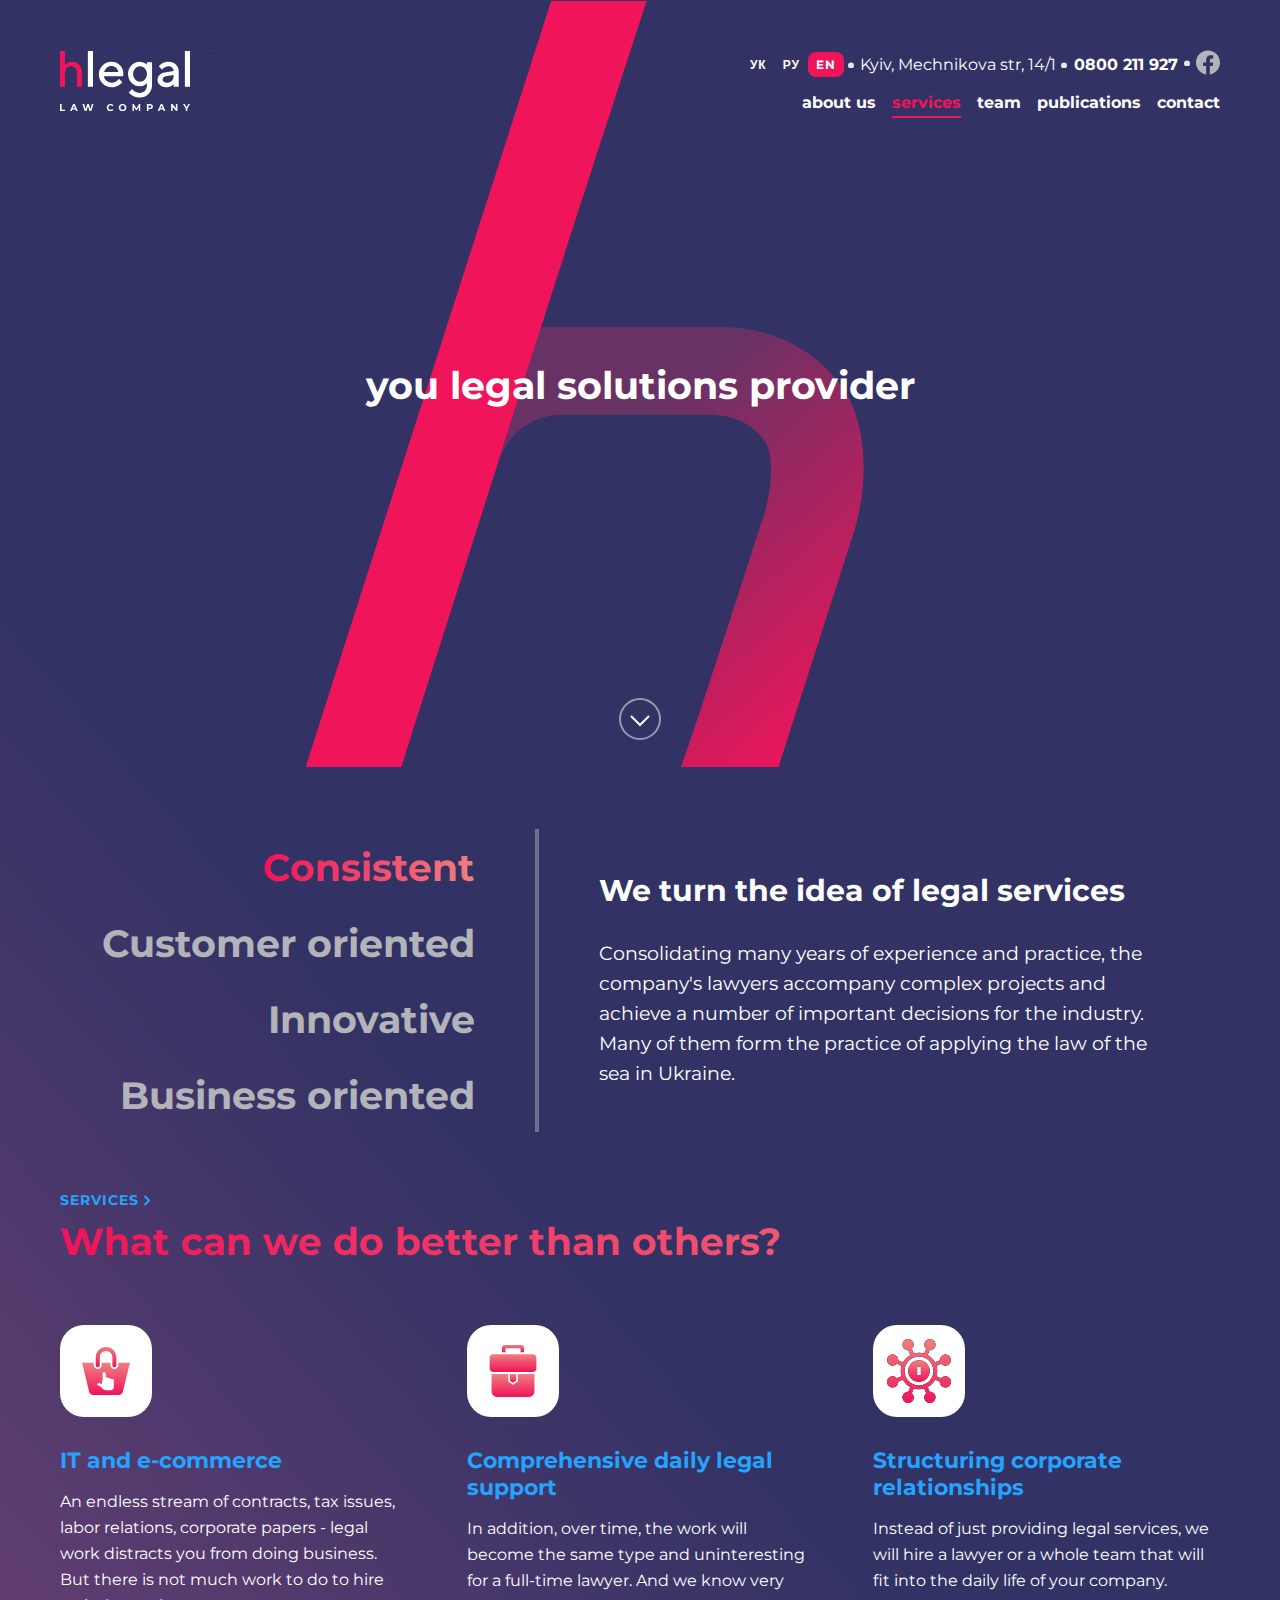
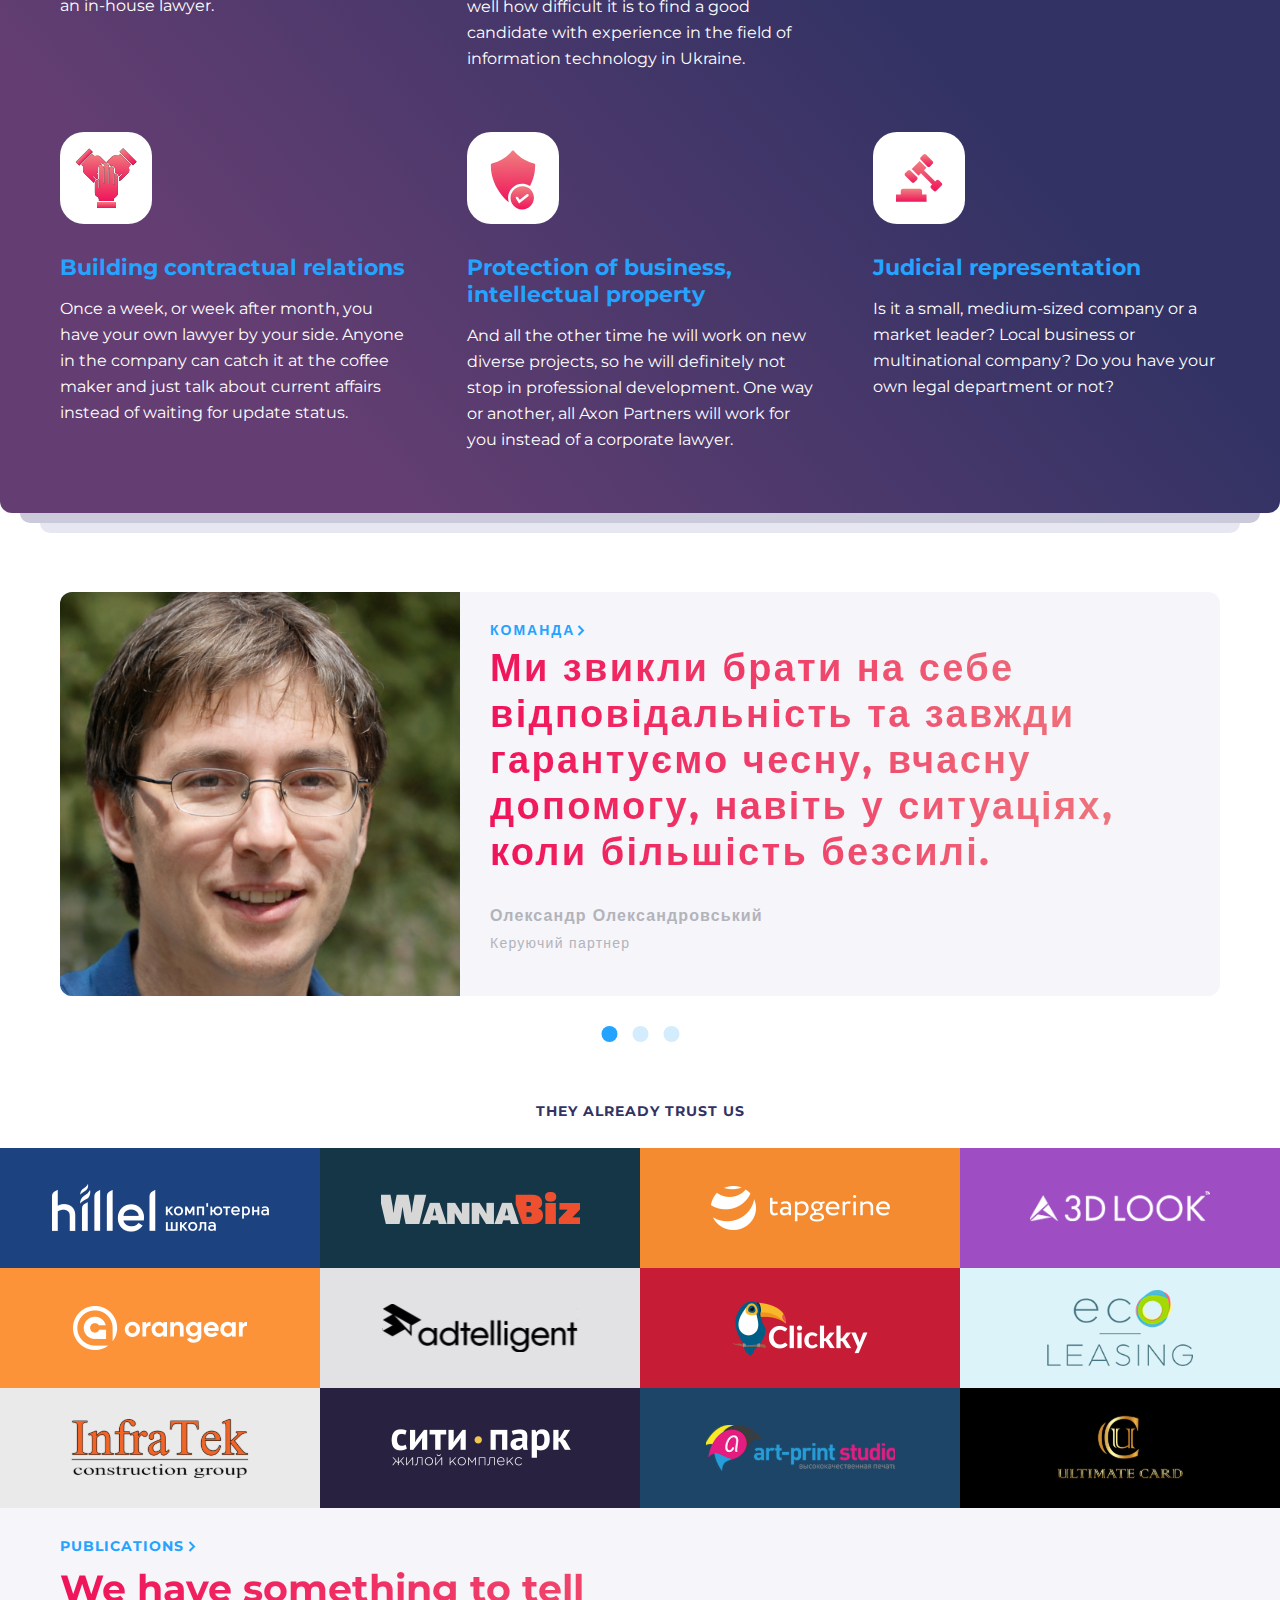
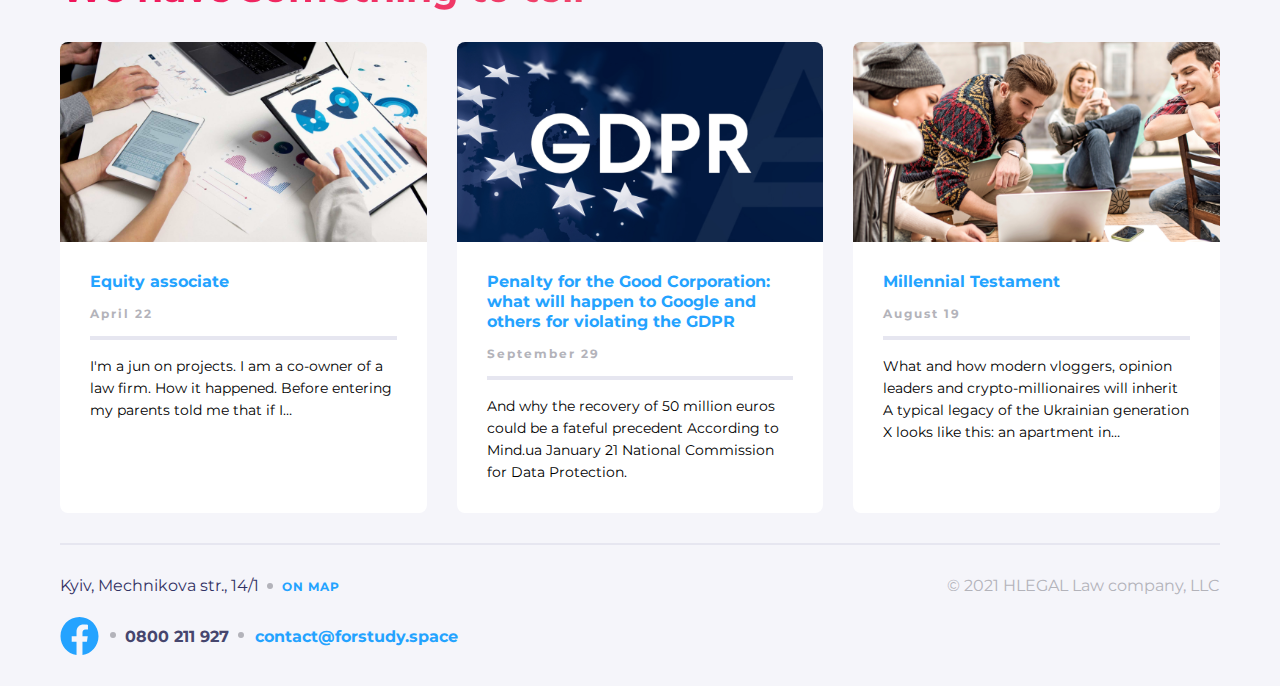
==== app/index.html @ 1f758f39 "comment" ====
<!DOCTYPE html>
<html lang="en">
    <head>
        <meta charset="UTF-8">
        <meta name="viewport" content="width=device-width, initial-scale=1">
        <link rel="preload" href="fonts/montserrat-v25-latin-regular.woff2" as="font" type="font/woff2" crossorigin="anonymous">
        <link rel="preload" href="fonts/montserrat-v25-latin-700.woff2" as="font" type="font/woff2" crossorigin="anonymous">
        <link rel="stylesheet" href="css/style.css">
        <title>home</title>
    </head>

    <body class="body">

        

        

            

        <main>

            <div class="gradient-purp">
                
                

                <div class="container">

                    <header class="header">
                        
                        
            
                        <div class="header__line">

                            
        
                            <div class="header__lang header__lang--home">
                                <a href="#">ук</a>
                                <a href="#">ру</a>
                                <a class="current" href="#">en</a>
                            </div>
                            <div class="header__address header__address--home">Kyiv, Mechnikova str, 14/1</div>
                            <a class="header__phone header__phone--home" href="tel:">0800 211 927</a>
                            <a class="header__fb" href="#" aria-label="посилання на bf">
                                <svg class="header__icon" width="24" height="25" viewBox="0 0 24 25" fill="none" xmlns="http://www.w3.org/2000/svg">
                                    <path d="M24 12.5733C24 5.90541 18.6274 0.5 12 0.5C5.37258 0.5 0 5.90541 0 12.5733C0 18.5995 4.38823 23.5943 10.125 24.5V16.0633H7.07813V12.5733H10.125V9.91343C10.125 6.88755 11.9165 5.21615 14.6576 5.21615C15.9705 5.21615 17.3438 5.45195 17.3438 5.45195V8.42313H15.8306C14.3399 8.42313 13.875 9.35379 13.875 10.3086V12.5733H17.2031L16.6711 16.0633H13.875V24.5C19.6118 23.5943 24 18.5995 24 12.5733Z" fill="#B3B3BA"/>
                                </svg>
                            </a>
        
                            
        
                        </div>

                        
        
                    
        
                        <div class="header__logobox">
                            <a class="header__logo" href="#">
                                <img src="img/logo-purp.svg" width="130" height="60" alt="logo">
                            </a>
                            
                            <p class="header__text visually-hidden">
                                services
                            </p>
        
                        </div>
        
                        <nav class="header__menu">
                            <button type="button" class="header__btn header__btn--home"></button>
                            <div class="header__item">

                                <div class="header__switch">
                                    <button type="button" class="header__button"></button>
                                </div>

                                
                                
                                <ul class="header__list header__list--home">
                                    <li><a href="./about.html">about us</a></li>
                                    <li><a class="current" href="#">services</a></li>
                                    <li><a href="#">team</a></li>
                                    <li><a href="#">publications</a></li>
                                    <li><a href="#">contact</a></li>
                                
                                
                                </ul>
                            </div>
                        </nav>
        
        
        
        
                    </header>

                    <div class="provider">
                        <p class="provider__text">you legal solutions provider</p>
                        <a class="provider__link" href="#" aria-label="посилання на ...">
                            <svg width="42" height="42" viewBox="0 0 42 42" fill="none" xmlns="http://www.w3.org/2000/svg">
                                <g clip-path="url(#clip0_22728_12366)">
                                <circle opacity="0.5" cx="21" cy="21" r="20" stroke="white" stroke-width="2"/>
                                <path d="M12 18L21 27L30 18" stroke="white" stroke-width="2"/>
                                </g>
                                <defs>
                                <clipPath id="clip0_22728_12366">
                                <rect width="42" height="42" fill="white"/>
                                </clipPath>
                                </defs>
                            </svg>
                        </a>
                    </div>
                </div>

                

                <div class="container container--small">

                    <section class="oriented">
                        <h2 class="visually-hidden">title</h2>

                        <div class="oriented__buttons">
                            <button class="oriented__btn current" type="button">
                                Consistent
                            </button>
                            <button class="oriented__btn" type="button">
                                Customer oriented
                            </button>
                            <button class="oriented__btn" type="button">
                                Innovative
                            </button>
                            <button class="oriented__btn" type="button">
                                Business oriented
                            </button>
                        </div>

                        <div class="oriented__info">
                            <p class="oriented__title">We turn the idea of legal services</p>
                            <p class="oriented__text">Consolidating many years of experience and practice, the company's lawyers accompany complex projects and achieve a number of important decisions for the industry. Many of them form the practice of applying the law of the sea in Ukraine.</p>
                        </div>

                    </section>

                </div>


                <div class="container">   

                    <section class="better">

                        <div class="better__box">
                            <a class="better__link" href="#">
                                Services
                                <span class="better__arrow">
                                    <svg width="12" height="13" viewBox="0 0 12 13" fill="none" xmlns="http://www.w3.org/2000/svg">
                                        <path d="M3.5 2L8 6.5L3.5 11" stroke="#24A3FF" stroke-width="2"/>
                                    </svg>
                                </span>
                            </a>
                        </div>
        
                        <h2 class="better__title">What can we do better than others?</h2>

                        <div class="better__list">
        
                            <article class="better__item">
        
                                <div class="better__img better__img--it"></div>
                                   
                                

                                <h3 class="better__name">IT and e-commerce</h3>
            
                                <p class="better__text">An endless stream of contracts, tax issues, labor relations, corporate papers - legal work distracts you from doing business. But there is not much work to do to hire an in-house lawyer.</p>
            
                            </article>
    
                            <article class="better__item">
            
                                <div class="better__img better__img--comp"></div>
                                          
                                
            
                                <h3 class="better__name">Comprehensive daily legal support</h3>
            
                                <p class="better__text">In addition, over time, the work will become the same type and uninteresting for a full-time lawyer. And we know very well how difficult it is to find a good candidate with experience in the field of information technology in Ukraine.</p>
            
                            </article>
    
                            <article class="better__item">
            
                                <div class="better__img better__img--struct"></div>
                                          
                                
            
                                <h3 class="better__name">Structuring corporate relationships</h3>
            
                                <p class="better__text">Instead of just providing legal services, we will hire a lawyer or a whole team that will fit into the daily life of your company.</p>
            
                            </article>
    
                            <article class="better__item">
            
                                <div class="better__img better__img--build"></div>
                                       
                                
            
                                <h3 class="better__name">Building contractual relations</h3>
            
                                <p class="better__text">Once a week, or week after month, you have your own lawyer by your side. Anyone in the company can catch it at the coffee maker and just talk about current affairs instead of waiting for update status.</p>
            
                            </article>
    
                            <article class="better__item">
            
                                <div class="better__img better__img--prot"></div>
                                    
                                
            
                                <h3 class="better__name">Protection of business, intellectual property</h3>
            
                                <p class="better__text">And all the other time he will work on new diverse projects, so he will definitely not stop in professional development. One way or another, all Axon Partners will work for you instead of a corporate lawyer.</p>
            
                            </article>
    
                            <article class="better__item">
            
                                <div class="better__img better__img--judic"></div>
            
                                <h3 class="better__name">Judicial representation</h3>
            
                                <p class="better__text">Is it a small, medium-sized company or a market leader? Local business or multinational company? Do you have your own legal department or not?</p>
            
                            </article>

                        </div>
        
                    </section>






                </div>

            </div>

            <section class="team">
                <h2 class="visually-hidden">title</h2>
                <div class="container">
                    <div class="team__item">
                        <div class="team__img">
                            <img class="team__frame" src="./img/man.png" alt="man">
                        </div>
                        <div class="team__info">
                            <div class="team__box">
                                <a class="team__link" href="#">
                                    команда
                                    <span class="team__arrow">
                                        <svg width="12" height="13" viewBox="0 0 12 13" fill="none" xmlns="http://www.w3.org/2000/svg">
                                            <path d="M3.5 2L8 6.5L3.5 11" stroke="#24A3FF" stroke-width="2"/>
                                        </svg>
                                    </span>
                                </a>
                               
                            </div>
                            
                            <p class="team__text">Ми звикли брати на себе відповідальність та завжди гарантуємо чесну, вчасну допомогу, навіть у ситуаціях, коли більшість безсилі.</p>
                            
                            <p class="team__name">Олександр Олександровський</p>
                            <p class="team__job">Керуючий партнер</p>
                        </div>
                    </div>
                    <div class="team__dots">
                        <button class="team__btn current" type="button" aria-label="переключити картинку">
                            <svg width="17" height="16" viewBox="0 0 17 16" fill="none" xmlns="http://www.w3.org/2000/svg">
                                <circle opacity="0.2" cx="8.5" cy="8" r="8" fill="#24A3FF"/>
                            </svg>
                        </button>
                        <button class="team__btn" type="button" aria-label="переключити картинку">
                            <svg width="17" height="16" viewBox="0 0 17 16" fill="none" xmlns="http://www.w3.org/2000/svg">
                                <circle opacity="0.2" cx="8.5" cy="8" r="8" fill="#24A3FF"/>
                            </svg>
                        </button>
                        <button class="team__btn" type="button" aria-label="переключити картинку">
                            <svg width="17" height="16" viewBox="0 0 17 16" fill="none" xmlns="http://www.w3.org/2000/svg">
                                <circle opacity="0.2" cx="8.5" cy="8" r="8" fill="#24A3FF"/>
                            </svg>
                        </button>
                    </div>
                </div>
            </section>





            <section class="trust">

                <div class="container">

                    <h2 class="trust__title">They already trust us</h2>

                    <div class="trust__list">
                        <div class="trust__item trust__color trust__color--blue">
                            <img src="./img/trust-hil.png" alt="trust">
                        </div>
                        <div class="trust__item trust__color trust__color--blue-dark">
                            <img src="./img/trust-wan.svg" alt="trust">
                        </div>
                        <div class="trust__item trust__color trust__color--tap">
                            <img src="./img/trust-tap.svg" alt="trust">
                        </div>
                        <div class="trust__item trust__color trust__color--look">
                            <img src="./img/trust-look.svg" alt="trust">
                        </div>
                        <div class="trust__item trust__color trust__color--orang">
                            <img src="./img/trust-orang.svg" alt="trust">
                        </div>
                        <div class="trust__item trust__color trust__color--adtel">
                            <img src="./img/trust-adtel.svg" alt="trust">
                        </div>

                        <div class="trust__item trust__color trust__color--click trust__mob">
                            <img src="./img/trust-click.svg" alt="trust">
                        </div>
                        <div class="trust__item trust__color trust__color--eco trust__mob">
                            <img src="./img/trust-eco.svg" alt="trust">
                        </div>
                        <div class="trust__item trust__color trust__color--inf trust__mob">
                            <img src="./img/trust-inf.svg" alt="trust">
                        </div>
                        <div class="trust__item trust__color trust__color--city trust__mob">
                            <img src="./img/trust-city.svg" alt="trust">
                        </div>
                        <div class="trust__item trust__color trust__color--art trust__mob">
                            <img src="./img/trust-art.svg" alt="trust">
                        </div>
                        <div class="trust__item trust__color trust__color--ult trust__mob">
                            <img src="./img/trust-ult.svg" alt="trust">
                        </div>



                    </div>
                </div>

                

            </section>


            <section class="tell">

                <div class="container">

                    <div class="tell__box">
                        <a class="tell__link" href="#">
                            Publications
                            <span class="tell__arrow">
                                <svg width="12" height="13" viewBox="0 0 12 13" fill="none" xmlns="http://www.w3.org/2000/svg">
                                    <path d="M3.5 2L8 6.5L3.5 11" stroke="#24A3FF" stroke-width="2"/>
                                </svg>
                            </span>
                        </a>
                    </div>

                    <h2 class="tell__title">We have something to tell</h2>

                    <div class="tell__list">


                        <article class="tell__item">

                            <div class="tell__img tell__img--hands"></div>

                            <div class="tell__info">
                                <h3 class="tell__name">Equity associate</h3>
                                <p class="tell__year">April 22</p>
                                <p class="tell__text">I'm a jun on projects. I am a co-owner of a law firm. How it happened. Before entering my parents told me that if I…</p>
                            </div>
                        </article>

                        <article class="tell__item">

                            <div class="tell__img tell__img--gdr"></div>

                            <div class="tell__info">
                                <h3 class="tell__name">Penalty for the Good Corporation: what will happen to Google and others for violating the GDPR</h3>
                                <p class="tell__year">September 29</p>
                                <p class="tell__text">And why the recovery of 50 million euros could be a fateful precedent According to Mind.ua January 21 National Commission for Data Protection.</p>
                            </div>
                        </article>

                        <article class="tell__item">

                            <div class="tell__img tell__img--people"></div>

                            <div class="tell__info">
                                <h3 class="tell__name">Millennial Testament</h3>
                                <p class="tell__year">August 19</p>
                                <p class="tell__text">What and how modern vloggers, opinion leaders and crypto-millionaires will inherit A typical legacy of the Ukrainian generation X looks like this: an apartment in…</p>
                            </div>
                        </article>

                    </div>

                    




                </div>






            </section>





        </main>

        <footer class="footer footer--home">


            <div class="container">

                <div class="footer__box footer__box--home">

                    <div class="footer__location">
                        <p class="footer__address">Kyiv, Mechnikova str., 14/1</p>
                        <a class=" footer__map footer__map--home" href="#">On map</a>
                    </div>

                    <div class="footer__contact footer__contact--home">
                        <a class="footer__fb" href="#" aria-label="посилання на bf">
                            <svg class="footer__icon" width="39" height="39" viewBox="0 0 39 39" fill="none" xmlns="http://www.w3.org/2000/svg">
                                <path d="M38.5 19.1786C38.5 8.62107 29.9934 0.0625 19.5 0.0625C9.00658 0.0625 0.5 8.62107 0.5 19.1786C0.5 28.72 7.44803 36.6284 16.5312 38.0625V24.7044H11.707V19.1786H16.5312V14.9671C16.5312 10.1761 19.3678 7.52973 23.7078 7.52973C25.7866 7.52973 27.9609 7.90309 27.9609 7.90309V12.6075H25.5651C23.2048 12.6075 22.4688 14.081 22.4688 15.5927V19.1786H27.7383L26.8959 24.7044H22.4688V38.0625C31.552 36.6284 38.5 28.72 38.5 19.1786Z" fill="#24A3FF"/>
                            </svg>
                        </a>
                        <a class="footer__tel" href="tel:">0800 211 927</a>
                        <a class="footer__mail" href="mailto:example@gmail.com">contact@forstudy.space</a>
                    </div>

                
                    <p class="footer__year footer__year--home">© 2021 HLEGAL Law company, LLC</p>
                    

                </div>
            </div>

        </footer>



    </body>
</html>
---- app/css/style.css ----
@font-face {
  font-family: 'Montserrat';
  font-style: normal;
  font-weight: 500;
  src: url("../fonts/montserrat-v25-latin-500.woff2") format("woff2"), url("../fonts/montserrat-v25-latin-500.woff") format("woff");
}

@font-face {
  font-family: 'Montserrat';
  font-style: normal;
  font-weight: 700;
  src: url("../fonts/montserrat-v25-latin-700.woff2") format("woff2"), url("../fonts/montserrat-v25-latin-700.woff") format("woff");
}

@font-face {
  font-family: 'Montserrat';
  font-style: normal;
  font-weight: 400;
  src: url("../fonts/montserrat-v25-latin-regular.woff2") format("woff2"), url("../fonts/montserrat-v25-latin-regular.woff") format("woff");
}

* {
  -webkit-box-sizing: border-box;
          box-sizing: border-box;
  margin: 0;
}

.body {
  font-family: "Montserrat", "Arial", sans-serif;
  font-weight: 400;
  font-style: normal;
  min-width: 375px;
}

.container {
  max-width: 1440px;
  min-width: 375px;
  margin: 0 auto;
  padding: 0 30px;
}

.container--small {
  max-width: 1200px;
}

.img-responsive {
  max-width: 100%;
  height: auto;
}

.visually-hidden {
  position: absolute;
  width: 1px;
  height: 1px;
  margin: -1px;
  border: 0;
  padding: 0;
  clip: rect(0 0 0 0);
  overflow: hidden;
}

.gradient-purp {
  background: url(../img/h-small.svg) no-repeat center top, linear-gradient(228.57deg, #323264 11.93%, #323264 57.17%, #643E72 87.46%);
  background-size: 523px 600px, cover;
  border-radius: 0px 0px 12px 12px;
  position: relative;
}

.gradient-purp::after {
  content: '';
  height: 10px;
  background-color: #CACADB;
  position: absolute;
  left: 20px;
  right: 20px;
  bottom: -10px;
  border-radius: 0px 0px 12px 12px;
}

.gradient-purp::before {
  content: '';
  height: 10px;
  background-color: #E7E7F2;
  position: absolute;
  left: 40px;
  right: 40px;
  bottom: -20px;
  border-radius: 0px 0px 12px 12px;
}

@media (min-width: 768px) {
  .container {
    padding: 0 60px;
  }
  .gradient-purp {
    background-size: 893px 1024px, cover;
  }
}

@media (min-width: 992px) {
  .gradient-purp {
    background-size: 669px 768px, cover;
  }
}

@media (min-width: 1440px) {
  .gradient-purp {
    background-size: 697px 799px, cover;
  }
}

.about {
  padding-top: 26px;
  padding-bottom: 60px;
}

.about__box {
  display: -webkit-box;
  display: -ms-flexbox;
  display: flex;
  -webkit-box-orient: vertical;
  -webkit-box-direction: normal;
      -ms-flex-direction: column;
          flex-direction: column;
}

.about__title {
  font-weight: 700;
  font-size: 30px;
  line-height: 37px;
  background: linear-gradient(90.13deg, #F0145A 0.84%, #EF8080 99.96%);
  -webkit-background-clip: text;
  -webkit-text-fill-color: transparent;
  background-clip: text;
  text-transform: none;
  text-decoration: none;
}

.about__title:last-child {
  padding-top: 30px;
}

.about__text {
  font-size: 19px;
  line-height: 30px;
  color: #000000;
  text-transform: none;
  text-decoration: none;
  padding-top: 30px;
}

.about__text--pp19 {
  padding-top: 19px;
}

.about__text--pp20 {
  padding-top: 20px;
}

.about__stat {
  border-left: 4px solid #E6E6F0;
  margin-top: 30px;
  margin-bottom: 30px;
}

.about__article {
  padding-left: 30px;
  padding-top: 40px;
}

.about__article:first-child {
  padding-top: 0;
}

.about__words {
  padding-top: 6px;
  font-size: 16px;
  line-height: 20px;
  color: #323264;
  text-transform: none;
  text-decoration: none;
}

.about__team {
  margin: 0 -30px;
  background-image: url(../img/team.png);
  background-color: #a489b2;
  background-position: center center;
  background-repeat: no-repeat;
  background-size: cover;
}

.about__block {
  display: -webkit-box;
  display: -ms-flexbox;
  display: flex;
  -webkit-box-orient: vertical;
  -webkit-box-direction: normal;
      -ms-flex-direction: column;
          flex-direction: column;
  -webkit-box-pack: center;
      -ms-flex-pack: center;
          justify-content: center;
  height: 114px;
}

.about__people {
  font-weight: 700;
  font-size: 36px;
  line-height: 44px;
  text-align: center;
  letter-spacing: 13px;
  color: #FFFFFF;
  opacity: 0.8;
  text-shadow: 0px 15px 30px rgba(40, 40, 86, 0.8);
  text-transform: uppercase;
  text-decoration: none;
  padding-left: 12px;
}

@media (min-width: 768px) {
  .about {
    padding-top: 60px;
  }
  .about__title {
    font-weight: 700;
    font-size: 38px;
    line-height: 46px;
    background: linear-gradient(90.13deg, #F0145A 0.84%, #EF8080 99.96%);
    -webkit-background-clip: text;
    -webkit-text-fill-color: transparent;
    background-clip: text;
    text-transform: none;
    text-decoration: none;
  }
  .about__team {
    margin: 0 -60px;
  }
  .about__block {
    height: 234px;
  }
  .about__stat {
    margin-bottom: 60px;
  }
  .about__block {
    margin-bottom: 30px;
  }
  .about__people {
    font-weight: 700;
    font-size: 46px;
    line-height: 56px;
    text-align: center;
    letter-spacing: 63px;
    text-transform: uppercase;
    color: #FFFFFF;
    opacity: 0.8;
    text-shadow: 0px 15px 30px rgba(40, 40, 86, 0.8);
    text-decoration: none;
    padding-left: 62px;
  }
}

@media (min-width: 992px) {
  .about__box {
    display: grid;
    grid-template-columns: 1fr 388px;
    grid-template-rows: auto;
    -webkit-box-align: start;
        -ms-flex-align: start;
            align-items: flex-start;
  }
  .about__box--bot {
    grid-template-columns: 1fr 362px;
  }
  .about__block {
    height: 312px;
    margin-top: 59px;
    margin-bottom: 32px;
  }
  .about__people {
    font-weight: 700;
    font-size: 86px;
    line-height: 105px;
    text-align: center;
    letter-spacing: 63px;
    text-transform: uppercase;
    text-decoration: none;
    color: #FFFFFF;
    opacity: 0.8;
    text-shadow: 0px 15px 30px rgba(40, 40, 86, 0.8);
  }
  .about__stat {
    margin-top: 0;
    margin-bottom: 0;
    width: 388px;
  }
  .about__info {
    margin-right: 30px;
  }
  .about__text {
    padding-top: 29px;
  }
  .about__text--pp19 {
    padding-top: 19px;
  }
  .about__text--pp20 {
    padding-top: 20px;
  }
  .about__text--mr {
    margin-right: 61px;
  }
  .about__title:last-child {
    padding-top: 29px;
  }
}

@media (min-width: 1440px) {
  .about__block {
    height: 438px;
  }
  .about__people {
    font-weight: 700;
    font-size: 96px;
    line-height: 117px;
    text-align: center;
    letter-spacing: 63px;
    text-transform: uppercase;
    text-decoration: none;
    color: #FFFFFF;
    opacity: 0.8;
    text-shadow: 0px 15px 30px rgba(40, 40, 86, 0.8);
    padding-top: 5px;
  }
}

@media (-webkit-min-device-pixel-ratio: 2.0833333333333335), (min-resolution: 200dpi), (-webkit-min-device-pixel-ratio: 2), (min-resolution: 2dppx) {
  .about__team {
    background-image: url(../img/team@2x.png);
  }
}

.achievements {
  background: #F5F5FA;
  padding-bottom: 30px;
}

.achievements__title {
  font-weight: 700;
  font-size: 14px;
  line-height: 17px;
  text-align: center;
  letter-spacing: 1px;
  text-transform: uppercase;
  text-decoration: none;
  color: #323264;
  padding-top: 30px;
}

.achievements__box {
  margin: 27px;
}

.achievements__slider {
  background: #FFFFFF;
  border-radius: 12px;
  text-align: center;
  display: -webkit-box;
  display: -ms-flexbox;
  display: flex;
  -webkit-box-align: center;
      -ms-flex-align: center;
          align-items: center;
  -webkit-box-pack: center;
      -ms-flex-pack: center;
          justify-content: center;
  padding-top: 25px;
  padding-bottom: 25px;
}

.achievements__slider--tablet {
  display: none;
}

.achievements__dots {
  display: -webkit-box;
  display: -ms-flexbox;
  display: flex;
  -webkit-box-pack: center;
      -ms-flex-pack: center;
          justify-content: center;
}

.achievements__btn {
  margin-left: 6px;
  margin-right: 7px;
  padding: 0;
  background-color: transparent;
  border: none;
}

.achievements__btn svg {
  display: block;
}

.achievements__btn svg:hover circle {
  opacity: 0.6;
}

.achievements__btn.current svg circle {
  opacity: 1;
}

@media (min-width: 768px) {
  .achievements__box {
    display: -webkit-box;
    display: -ms-flexbox;
    display: flex;
    -webkit-box-pack: justify;
        -ms-flex-pack: justify;
            justify-content: space-between;
    margin: 27px 0;
  }
  .achievements__slider {
    width: 25%;
  }
  .achievements__slider--tablet {
    display: -webkit-box;
    display: -ms-flexbox;
    display: flex;
    margin-left: 40px;
  }
  .achievements__btn--tablet {
    display: none;
  }
}

.footer {
  background-color: #F5F5FA;
}

.footer__box {
  border-top: 2px solid #E6E6F0;
  padding-top: 31px;
  display: grid;
  grid-template-columns: auto;
  grid-template-rows: auto auto auto;
  -webkit-box-pack: center;
      -ms-flex-pack: center;
          justify-content: center;
}

.footer__location {
  display: -webkit-box;
  display: -ms-flexbox;
  display: flex;
  -webkit-box-orient: vertical;
  -webkit-box-direction: normal;
      -ms-flex-direction: column;
          flex-direction: column;
}

.footer__address {
  font-weight: 400;
  font-size: 16px;
  line-height: 20px;
  color: #323264;
  text-transform: none;
  text-decoration: none;
  text-align: center;
}

.footer__map {
  text-align: center;
  font-weight: 700;
  font-size: 12px;
  line-height: 15px;
  letter-spacing: 1px;
  text-transform: uppercase;
  text-decoration: none;
  color: #24A3FF;
  margin-top: 10px;
  margin-bottom: 21px;
}

.footer__contact {
  display: -webkit-box;
  display: -ms-flexbox;
  display: flex;
  -webkit-box-orient: vertical;
  -webkit-box-direction: normal;
      -ms-flex-direction: column;
          flex-direction: column;
  word-wrap: normal;
}

.footer__fb {
  text-align: center;
  margin-bottom: 10px;
}

.footer__tel {
  font-weight: 700;
  font-size: 16px;
  line-height: 20px;
  text-align: center;
  text-transform: none;
  text-decoration: none;
  color: #46466E;
}

.footer__mail {
  font-weight: 700;
  font-size: 16px;
  line-height: 20px;
  color: #24A3FF;
  text-transform: none;
  text-decoration: none;
  text-align: center;
  margin-top: 10px;
}

.footer__mail:hover {
  color: #F0145A;
}

.footer__year {
  font-weight: 400;
  font-size: 16px;
  line-height: 20px;
  text-align: center;
  text-transform: none;
  text-decoration: none;
  color: #B3B3BA;
  margin-top: 30px;
  margin-bottom: 30px;
}

.footer__icon {
  display: block;
  margin-left: auto;
  margin-right: auto;
}

.footer__icon:hover path {
  fill: #F0145A;
}

@media (min-width: 768px) {
  .footer__location {
    -webkit-box-orient: horizontal;
    -webkit-box-direction: normal;
        -ms-flex-direction: row;
            flex-direction: row;
    -webkit-box-align: center;
        -ms-flex-align: center;
            align-items: center;
  }
  .footer__contact {
    -webkit-box-orient: horizontal;
    -webkit-box-direction: normal;
        -ms-flex-direction: row;
            flex-direction: row;
    -webkit-box-align: center;
        -ms-flex-align: center;
            align-items: center;
    margin-top: 21px;
  }
  .footer__map {
    margin-top: 0;
    margin-bottom: 0;
    margin-left: 26px;
    position: relative;
  }
  .footer__map::before {
    content: '';
    background-image: url(../img/dot.svg);
    background-repeat: no-repeat;
    background-size: 6px 6px;
    position: absolute;
    left: -15px;
    top: 4px;
    width: 6px;
    height: 6px;
  }
  .footer__fb {
    margin-bottom: 0;
  }
  .footer__tel {
    margin-left: 26px;
    margin-right: 26px;
    position: relative;
  }
  .footer__tel::before {
    content: '';
    background-image: url(../img/dot.svg);
    background-repeat: no-repeat;
    background-size: 6px 6px;
    position: absolute;
    left: -15px;
    top: 5px;
    width: 6px;
    height: 6px;
  }
  .footer__tel::after {
    content: '';
    background-image: url(../img/dot.svg);
    background-repeat: no-repeat;
    background-size: 6px 6px;
    position: absolute;
    right: -15px;
    top: 5px;
    width: 6px;
    height: 6px;
  }
  .footer__mail {
    margin-top: 0;
  }
  .footer__box {
    padding-top: 30px;
  }
  .footer__box--home {
    grid-template-columns: auto auto;
    grid-template-rows: auto auto;
    -webkit-box-pack: justify;
        -ms-flex-pack: justify;
            justify-content: space-between;
    padding-top: 31px;
  }
  .footer__year--home {
    grid-column-start: 2;
    grid-column-end: 3;
    grid-row-start: 1;
    grid-row-end: 1;
    margin-top: 0;
    margin-bottom: 0;
  }
  .footer__contact--home {
    margin-bottom: 30px;
    grid-column: 1 / 3;
  }
  .footer__map--home {
    margin-left: 23px;
  }
}

@media (min-width: 992px) {
  .footer__box {
    grid-template-columns: auto auto;
    grid-template-rows: auto auto;
    -webkit-box-pack: justify;
        -ms-flex-pack: justify;
            justify-content: space-between;
  }
  .footer__year {
    grid-column-start: 2;
    grid-column-end: 3;
    grid-row-start: 1;
    grid-row-end: 1;
    margin-top: 0;
    margin-bottom: 0;
  }
  .footer__contact {
    margin-bottom: 30px;
    grid-column: 1 / 3;
  }
  .footer__map {
    margin-left: 23px;
  }
}

.better {
  padding-top: 30px;
  padding-bottom: 60px;
}

.better__box {
  display: -webkit-box;
  display: -ms-flexbox;
  display: flex;
}

.better__box a {
  font-weight: 700;
  font-size: 14px;
  line-height: 17px;
  letter-spacing: 1px;
  text-transform: uppercase;
  text-decoration: none;
  color: #24A3FF;
}

.better__link {
  display: -webkit-box;
  display: -ms-flexbox;
  display: flex;
  -webkit-box-align: center;
      -ms-flex-align: center;
          align-items: center;
  -webkit-transition-duration: 2000ms;
          transition-duration: 2000ms;
  -webkit-transition-property: font-size;
  transition-property: font-size;
}

.better__link:hover {
  font-size: 50px;
  color: #FFFFFF;
}

.better__link:hover svg path {
  stroke: #FFFFFF;
}

.better__link:hover svg {
  -webkit-transform: rotate(180deg);
          transform: rotate(180deg);
}

.better__arrow {
  margin-left: 2px;
}

.better__arrow svg {
  display: block;
}

.better__title {
  font-weight: 700;
  font-size: 30px;
  line-height: 37px;
  background: linear-gradient(90.13deg, #F0145A 0.84%, #EF8080 99.96%);
  -webkit-background-clip: text;
  -webkit-text-fill-color: transparent;
  background-clip: text;
  text-transform: none;
  text-decoration: none;
  padding-top: 10px;
}

.better__list {
  display: -webkit-box;
  display: -ms-flexbox;
  display: flex;
  -webkit-box-orient: vertical;
  -webkit-box-direction: normal;
      -ms-flex-direction: column;
          flex-direction: column;
}

.better__item {
  padding-top: 30px;
}

.better__img {
  width: 92px;
  height: 92px;
  background: #FFFFFF;
  border-radius: 24px;
  background-repeat: no-repeat;
  background-position: center center;
}

.better__img--it {
  background-image: url(../img/better-it.svg);
}

.better__img--comp {
  background-image: url(../img/better-comp.svg);
}

.better__img--struct {
  background-image: url(../img/better-struct.svg);
}

.better__img--build {
  background-image: url(../img/better-build.svg);
}

.better__img--prot {
  background-image: url(../img/better-prot.svg);
}

.better__img--judic {
  background-image: url(../img/better-judic.svg);
}

.better__name {
  font-weight: 700;
  font-size: 22px;
  line-height: 27px;
  color: #24A3FF;
  text-transform: none;
  text-decoration: none;
  padding-top: 30px;
}

.better__text {
  font-size: 16px;
  line-height: 26px;
  color: #FFFFFF;
  text-transform: none;
  text-decoration: none;
  padding-top: 15px;
}

@media (min-width: 768px) {
  .better {
    padding-top: 60px;
  }
  .better__list {
    -webkit-box-orient: horizontal;
    -webkit-box-direction: normal;
        -ms-flex-direction: row;
            flex-direction: row;
    -ms-flex-wrap: wrap;
        flex-wrap: wrap;
  }
  .better__item {
    padding-top: 60px;
    width: 50%;
  }
  .better__item:nth-child(2n) {
    padding-left: 30px;
  }
  .better__item:nth-child(2n-1) {
    padding-right: 30px;
  }
  .better__title {
    font-weight: 700;
    font-size: 38px;
    line-height: 46px;
    background: linear-gradient(90.13deg, #F0145A 0.84%, #EF8080 99.96%);
    -webkit-background-clip: text;
    -webkit-text-fill-color: transparent;
    background-clip: text;
    text-transform: none;
    text-decoration: none;
  }
}

@media (min-width: 992px) {
  .better {
    padding-top: 60px;
  }
  .better__item {
    width: 33.333%;
  }
  .better__item:nth-child(3n) {
    padding-left: 40px;
    padding-right: 0;
  }
  .better__item:nth-child(3n-1) {
    padding-left: 20px;
    padding-right: 20px;
  }
  .better__item:nth-child(3n-2) {
    padding-right: 40px;
    padding-left: 0;
  }
}

.trust {
  padding-top: 60px;
}

.trust__title {
  font-weight: 700;
  font-size: 14px;
  line-height: 17px;
  letter-spacing: 1px;
  text-transform: uppercase;
  text-decoration: none;
  color: #323264;
  text-align: center;
  padding-bottom: 30px;
}

.trust__list {
  margin: 0 -30px;
  display: -webkit-box;
  display: -ms-flexbox;
  display: flex;
  -webkit-box-orient: vertical;
  -webkit-box-direction: normal;
      -ms-flex-direction: column;
          flex-direction: column;
}

.trust__item {
  height: 120px;
  display: -webkit-box;
  display: -ms-flexbox;
  display: flex;
  -webkit-box-pack: center;
      -ms-flex-pack: center;
          justify-content: center;
  -webkit-box-align: center;
      -ms-flex-align: center;
          align-items: center;
}

.trust__color {
  background: transparent;
}

.trust__color--blue {
  background: #1C4280;
}

.trust__color--blue-dark {
  background: #143646;
}

.trust__color--tap {
  background: -webkit-gradient(linear, left bottom, left top, from(#F48B30), to(#F48B30)), #F48B30;
  background: linear-gradient(0deg, #F48B30, #F48B30), #F48B30;
}

.trust__color--look {
  background: #9E4DC3;
}

.trust__color--orang {
  background: #FD9339;
}

.trust__color--adtel {
  background: #E2E2E4;
}

.trust__color--click {
  background: #C71C36;
}

.trust__color--eco {
  background: #DCF3F9;
}

.trust__color--inf {
  background: #EAEAEA;
}

.trust__color--city {
  background: #282240;
}

.trust__color--art {
  background: #1D4568;
}

.trust__color--ult {
  background: #000000;
}

.trust__mob {
  display: none;
}

@media (min-width: 768px) {
  .trust__list {
    -webkit-box-orient: horizontal;
    -webkit-box-direction: normal;
        -ms-flex-direction: row;
            flex-direction: row;
    -ms-flex-wrap: wrap;
        flex-wrap: wrap;
    margin: 0 -60px;
  }
  .trust__item {
    width: 33.3333%;
  }
  .trust__mob {
    display: -webkit-box;
    display: -ms-flexbox;
    display: flex;
  }
  .trust__title {
    padding-bottom: 28px;
  }
}

@media (min-width: 992px) {
  .trust {
    padding-top: 61px;
  }
  .trust__item {
    width: 25%;
  }
}

.tell {
  padding-top: 30px;
  padding-bottom: 30px;
  background-color: #F5F5FA;
}

.tell__box {
  display: -webkit-box;
  display: -ms-flexbox;
  display: flex;
}

.tell__box a {
  font-weight: 700;
  font-size: 14px;
  line-height: 17px;
  letter-spacing: 1px;
  text-transform: uppercase;
  text-decoration: none;
  color: #24A3FF;
}

.tell__link {
  display: -webkit-box;
  display: -ms-flexbox;
  display: flex;
  -webkit-box-align: center;
      -ms-flex-align: center;
          align-items: center;
  -webkit-transition-duration: 2000ms;
          transition-duration: 2000ms;
  -webkit-transition-property: font-size;
  transition-property: font-size;
}

.tell__link:hover {
  font-size: 50px;
  color: #000000;
}

.tell__link:hover svg path {
  stroke: #000000;
}

.tell__link:hover svg {
  -webkit-transform: rotate(180deg);
          transform: rotate(180deg);
}

.tell__arrow {
  margin-left: 2px;
}

.tell__arrow svg {
  display: block;
}

.tell__title {
  font-weight: 700;
  font-size: 30px;
  line-height: 37px;
  background: linear-gradient(90.13deg, #F0145A 0.84%, #EF8080 99.96%);
  -webkit-background-clip: text;
  -webkit-text-fill-color: transparent;
  background-clip: text;
  text-transform: none;
  text-decoration: none;
  padding-top: 5px;
}

.tell__list {
  display: grid;
  grid-template-columns: auto;
  grid-template-rows: auto auto auto;
  justify-items: center;
}

.tell__item {
  background: #FFFFFF;
  border-radius: 8px;
  margin-top: 30px;
}

.tell__item:last-child {
  margin-top: 32px;
}

.tell__img {
  border-radius: 8px 8px 0px 0px;
  height: 200px;
  background-size: cover;
  background-position: center;
}

.tell__img--hands {
  background-image: url(../img/tell-hands.png);
}

.tell__img--gdr {
  background-image: url(../img/tell-gdr.png);
}

.tell__img--people {
  background-image: url(../img/tell-people.png);
}

.tell__info {
  padding: 30px;
}

.tell__name {
  font-weight: 700;
  font-size: 16px;
  line-height: 20px;
  color: #24A3FF;
  text-transform: none;
  text-decoration: none;
}

.tell__year {
  font-weight: 700;
  font-size: 12px;
  line-height: 15px;
  letter-spacing: 2px;
  text-transform: uppercase;
  color: #B3B3BA;
  text-transform: none;
  text-decoration: none;
  padding-top: 14px;
  padding-bottom: 15px;
  border-bottom: 4px solid #E6E6F0;
}

.tell__text {
  font-size: 14px;
  line-height: 22px;
  color: #000000;
  text-transform: none;
  text-decoration: none;
  padding-top: 15px;
}

@media (min-width: 768px) {
  .tell__list {
    grid-template-columns: 1fr 1fr;
    grid-template-rows: auto auto;
  }
  .tell__item {
    margin-top: 29px;
  }
  .tell__item:nth-child(1) {
    margin-right: 15px;
  }
  .tell__item:nth-child(2) {
    margin-left: 15px;
  }
  .tell__item:nth-child(3) {
    grid-column: span 2;
  }
  .tell__title {
    font-size: 38px;
    line-height: 46px;
    padding-top: 11px;
  }
}

@media (min-width: 992px) {
  .tell__list {
    grid-template-columns: 1fr 1fr 1fr;
    grid-template-rows: auto;
  }
  .tell__item {
    margin-top: 30px;
  }
  .tell__item:last-child {
    margin-top: 30px;
  }
  .tell__item:nth-child(1) {
    margin-right: 20px;
  }
  .tell__item:nth-child(2) {
    margin-left: 10px;
    margin-right: 10px;
  }
  .tell__item:nth-child(3) {
    margin-left: 20px;
    grid-column: span 1;
  }
}

.provider {
  padding-top: 126px;
  padding-bottom: 30px;
  display: -webkit-box;
  display: -ms-flexbox;
  display: flex;
  -webkit-box-align: center;
      -ms-flex-align: center;
          align-items: center;
  -webkit-box-orient: vertical;
  -webkit-box-direction: normal;
      -ms-flex-direction: column;
          flex-direction: column;
}

.provider__text {
  font-weight: 700;
  font-size: 38px;
  line-height: 46px;
  text-align: center;
  color: #FFFFFF;
  text-transform: none;
  text-decoration: none;
  padding-bottom: 158px;
}

.provider__link {
  text-align: center;
}

.provider__link svg {
  display: block;
  -webkit-transition-duration: 2000ms;
          transition-duration: 2000ms;
  -webkit-transition-property: width, height;
  transition-property: width, height;
  -webkit-animation-name: load;
          animation-name: load;
  -webkit-animation-duration: 1s;
          animation-duration: 1s;
  -webkit-animation-iteration-count: infinite;
          animation-iteration-count: infinite;
}

.provider__link svg:hover {
  width: 84px;
  height: 84px;
}

.provider__link svg:hover path {
  stroke: #F0145A;
}

.provider__link svg:hover circle {
  stroke: #F0145A;
}

@media (min-width: 768px) {
  .provider {
    padding-top: 269px;
  }
  .provider__text {
    padding-bottom: 417px;
  }
}

@media (min-width: 992px) {
  .provider {
    padding-top: 245px;
  }
  .provider__text {
    padding-bottom: 289px;
  }
}

@media (min-width: 1440px) {
  .provider {
    padding-top: 261px;
  }
  .provider__text {
    padding-bottom: 305px;
  }
}

@-webkit-keyframes load {
  100% {
    -webkit-transform: rotate(360deg);
            transform: rotate(360deg);
  }
}

@keyframes load {
  100% {
    -webkit-transform: rotate(360deg);
            transform: rotate(360deg);
  }
}

.oriented {
  padding-top: 30px;
  display: -webkit-box;
  display: -ms-flexbox;
  display: flex;
  -webkit-box-orient: vertical;
  -webkit-box-direction: normal;
      -ms-flex-direction: column;
          flex-direction: column;
}

.oriented__buttons {
  display: -webkit-box;
  display: -ms-flexbox;
  display: flex;
  margin-right: -30px;
  overflow: auto;
  margin-bottom: 30px;
}

.oriented__info {
  border-top: 4px solid rgba(255, 255, 255, 0.3);
}

.oriented__btn {
  font-family: "Montserrat", "Arial", sans-serif;
  font-weight: 400;
  font-style: normal;
  font-weight: 700;
  font-size: 30px;
  line-height: 37px;
  color: #B3B3BA;
  text-transform: none;
  text-decoration: none;
  border: none;
  background-color: transparent;
  padding: 0;
  margin-right: 30px;
  min-width: -webkit-max-content;
  min-width: -moz-max-content;
  min-width: max-content;
  cursor: pointer;
}

.oriented__btn:hover {
  color: rgba(240, 20, 90, 0.5);
}

.oriented__btn.current {
  background: linear-gradient(90.13deg, #F0145A 0.84%, #EF8080 99.96%);
  -webkit-background-clip: text;
  -webkit-text-fill-color: transparent;
  background-clip: text;
}

.oriented__title {
  font-weight: 700;
  font-size: 20px;
  line-height: 24px;
  color: #FFFFFF;
  text-transform: none;
  text-decoration: none;
  padding-top: 30px;
}

.oriented__text {
  font-size: 19px;
  line-height: 30px;
  color: #FFFFFF;
  text-transform: none;
  text-decoration: none;
  padding-top: 30px;
}

@media (min-width: 768px) {
  .oriented {
    padding-top: 60px;
  }
  .oriented__buttons {
    margin-right: -60px;
    margin-bottom: 60px;
  }
  .oriented__title {
    font-weight: 700;
    font-size: 30px;
    line-height: 37px;
    color: #FFFFFF;
    padding-top: 60px;
  }
  .oriented__btn {
    font-weight: 700;
    font-size: 38px;
    line-height: 46px;
    color: #B3B3BA;
  }
}

@media (min-width: 992px) {
  .oriented {
    padding-top: 59px;
    display: grid;
    grid-template-columns: 439px auto;
    grid-template-rows: -webkit-max-content;
    grid-template-rows: max-content;
    -webkit-box-align: center;
        -ms-flex-align: center;
            align-items: center;
  }
  .oriented__buttons {
    margin: 0;
    -webkit-box-orient: vertical;
    -webkit-box-direction: normal;
        -ms-flex-direction: column;
            flex-direction: column;
    -webkit-box-align: end;
        -ms-flex-align: end;
            align-items: flex-end;
    -webkit-box-pack: center;
        -ms-flex-pack: center;
            justify-content: center;
    padding: 16px 60px 13px 0;
    border-right: 4px solid rgba(255, 255, 255, 0.3);
  }
  .oriented__btn {
    margin-right: 0;
    margin-bottom: 30px;
  }
  .oriented__btn:last-child {
    margin-bottom: 0;
  }
  .oriented__info {
    border-top: none;
    padding-left: 60px;
  }
  .oriented__title {
    padding-top: 0;
  }
}

.team {
  padding-top: 50px;
}

.team__item {
  background: #F5F5FA;
  border-radius: 12px;
}

.team__img {
  height: 500px;
  border-radius: 12px 12px 0px 0px;
}

.team__frame {
  height: 500px;
  width: 100%;
  -o-object-fit: cover;
     object-fit: cover;
  border-radius: 12px 12px 0px 0px;
}

.team__info {
  padding: 30px;
}

.team__text {
  font-weight: 700;
  font-size: 30px;
  line-height: 37px;
  letter-spacing: 0.05em;
  background: linear-gradient(90.13deg, #F0145A 0.84%, #EF8080 99.96%);
  -webkit-background-clip: text;
  -webkit-text-fill-color: transparent;
  background-clip: text;
  text-transform: none;
  text-decoration: none;
  padding-top: 5px;
}

.team__name {
  font-weight: 700;
  font-size: 16px;
  line-height: 20px;
  color: #B3B3BA;
  text-transform: none;
  text-decoration: none;
  padding-top: 31px;
  padding-right: 12px;
  letter-spacing: 0.07em;
}

.team__job {
  font-size: 14px;
  line-height: 22px;
  color: #B3B3BA;
  text-transform: none;
  text-decoration: none;
  padding-top: 6px;
  letter-spacing: 0.09em;
}

.team__box {
  display: -webkit-box;
  display: -ms-flexbox;
  display: flex;
}

.team__box a {
  font-weight: 700;
  font-size: 14px;
  line-height: 17px;
  letter-spacing: 2px;
  text-transform: uppercase;
  text-decoration: none;
  color: #24A3FF;
}

.team__link {
  display: -webkit-box;
  display: -ms-flexbox;
  display: flex;
  -webkit-box-align: center;
      -ms-flex-align: center;
          align-items: center;
  -webkit-transition-duration: 2000ms;
          transition-duration: 2000ms;
  -webkit-transition-property: font-size;
  transition-property: font-size;
}

.team__link:hover {
  font-size: 50px;
  color: #000000;
}

.team__link:hover svg path {
  stroke: #000000;
}

.team__link:hover svg {
  -webkit-transform: rotate(180deg);
          transform: rotate(180deg);
}

.team__arrow svg {
  display: block;
}

.team__dots {
  display: -webkit-box;
  display: -ms-flexbox;
  display: flex;
  -webkit-box-pack: center;
      -ms-flex-pack: center;
          justify-content: center;
  padding-top: 30px;
}

.team__btn {
  margin-left: 7px;
  margin-right: 7px;
  padding: 0;
  background-color: transparent;
  border: none;
}

.team__btn svg {
  display: block;
}

.team__btn svg:hover circle {
  opacity: 0.6;
}

.team__btn.current svg circle {
  opacity: 1;
}

@media (min-width: 768px) {
  .team {
    padding-top: 80px;
  }
  .team__text {
    font-weight: 700;
    font-size: 38px;
    line-height: 46px;
    padding-top: 6px;
    letter-spacing: 0.06em;
  }
}

@media (min-width: 992px) {
  .team {
    padding-top: 79px;
  }
  .team__item {
    display: -webkit-box;
    display: -ms-flexbox;
    display: flex;
  }
  .team__frame {
    height: 100%;
    width: 400px;
    -o-object-fit: cover;
       object-fit: cover;
    border-radius: 12px 0px 0px 12px;
  }
  .team__img {
    height: auto;
  }
  .team__text {
    letter-spacing: 0.06em;
  }
}

@media (min-width: 1418px) {
  .team__frame {
    height: 344px;
  }
  .team__dots {
    padding-top: 28px;
  }
}

.header {
  display: grid;
  grid-template-columns: 1fr -webkit-min-content;
  grid-template-columns: 1fr min-content;
  grid-template-rows: -webkit-min-content -webkit-min-content;
  grid-template-rows: min-content min-content;
  margin: 0 -15px;
}

.header__bg {
  padding-right: -15px;
  padding-left: -15px;
  background-color: rgba(245, 245, 250, 0.2);
}

.header__line {
  grid-column: span 2;
  display: -webkit-box;
  display: -ms-flexbox;
  display: flex;
  -webkit-box-pack: justify;
      -ms-flex-pack: justify;
          justify-content: space-between;
  -webkit-box-align: center;
      -ms-flex-align: center;
          align-items: center;
  padding-top: 10px;
  padding-bottom: 10px;
  padding-left: 15px;
  padding-right: 15px;
  margin-left: -15px;
  margin-right: -15px;
  background-color: rgba(245, 245, 250, 0.2);
}

.header__address {
  display: none;
  font-size: 16px;
  line-height: 20px;
  text-align: right;
  color: #B3B3BA;
  text-transform: none;
  text-decoration: none;
  position: relative;
  margin-left: 18px;
}

.header__address::before {
  content: '';
  background-image: url(../img/header-dot.svg);
  background-repeat: no-repeat;
  position: absolute;
  left: -12px;
  top: 7px;
  width: 6px;
  height: 6px;
}

.header__address::after {
  content: '';
  background-image: url(../img/header-dot.svg);
  background-repeat: no-repeat;
  position: absolute;
  right: -11px;
  top: 7px;
  width: 6px;
  height: 6px;
}

.header__address--home {
  color: #FFFFFF;
}

.header__fb {
  display: none;
  position: relative;
  margin-left: 18px;
}

.header__fb::before {
  content: '';
  background-image: url(../img/header-dot.svg);
  background-repeat: no-repeat;
  position: absolute;
  left: -12px;
  top: 10px;
  width: 6px;
  height: 6px;
}

.header__icon:hover path {
  fill: #F0145A;
}

.header__phone {
  font-weight: 700;
  font-size: 16px;
  line-height: 20px;
  text-align: right;
  color: #B3B3BA;
  text-transform: none;
  text-decoration: none;
  position: relative;
  margin-left: 18px;
}

.header__phone--home {
  color: #FFFFFF;
}

.header__logobox {
  display: -webkit-box;
  display: -ms-flexbox;
  display: flex;
  -webkit-box-align: start;
      -ms-flex-align: start;
          align-items: flex-start;
  padding-top: 15px;
  padding-bottom: 10px;
}

.header__logo img {
  width: 69px;
  height: auto;
}

.header__text {
  font-size: 20px;
  line-height: 24px;
  color: #323264;
  text-transform: none;
  text-decoration: none;
  padding-left: 20px;
  position: relative;
}

.header__text::before {
  content: '';
  background-image: url(../img/slash.svg);
  background-repeat: no-repeat;
  background-size: 12px 26px;
  position: absolute;
  left: 4px;
  top: 0;
  width: 12px;
  height: 26px;
}

.header__text::before img {
  display: block;
}

.header__text--home {
  color: #FFFFFF;
}

.header__lang {
  display: -webkit-box;
  display: -ms-flexbox;
  display: flex;
  -webkit-box-align: center;
      -ms-flex-align: center;
          align-items: center;
}

.header__lang a {
  font-weight: 700;
  font-size: 12px;
  line-height: 15px;
  text-align: center;
  letter-spacing: 1px;
  color: #B3B3BA;
  padding: 5px 8px;
  border-radius: 8px;
  text-decoration: none;
  text-transform: uppercase;
}

.header__lang--home a {
  color: #FFFFFF;
}

.header__lang a:hover {
  background: #F5F5FA;
}

.header__lang--home a:hover {
  background: rgba(255, 255, 255, 0.2);
}

.header__lang a.current {
  color: #FFFFFF;
  background: #F0145A;
}

.header__btn {
  cursor: pointer;
  border: none;
  background-color: transparent;
  background-image: url(../img/hamburger.svg);
  width: 32px;
  height: 32px;
}

.header__btn--home {
  background-image: url(../img/hamburger-home.svg);
}

.header__menu {
  padding-top: 13px;
}

.header__item {
  display: none;
  background-color: #FFFFFF;
  border-radius: 12px 12px 0px 0px;
  padding: 12px 12px 0 12px;
  width: 360px;
  position: absolute;
  right: 0;
  top: 46px;
}

.header__switch {
  display: -webkit-box;
  display: -ms-flexbox;
  display: flex;
  -webkit-box-pack: end;
      -ms-flex-pack: end;
          justify-content: flex-end;
}

.header__button {
  height: 32px;
  width: 32px;
  border: none;
  background-color: transparent;
  background-image: url(../img/header-cross.svg);
  margin-bottom: 20px;
}

.header__list {
  list-style: none;
  padding: 0;
}

.header__list li {
  margin-bottom: 15px;
}

.header__list a {
  font-weight: 700;
  font-size: 24px;
  line-height: 29px;
  text-align: center;
  color: #24A3FF;
  text-decoration: none;
  text-transform: none;
  padding: 7px;
  background: #F5F5FA;
  border-radius: 12px;
  display: block;
}

.header__list a:active {
  background: #E6E6F0;
}

.header__list a.current {
  color: #F0145A;
}

@media (min-width: 768px) {
  .header {
    margin: 0;
    grid-template-columns: 1fr;
    grid-template-rows: repeat(3, -webkit-min-content);
    grid-template-rows: repeat(3, min-content);
  }
  .header__line {
    grid-column: 1 / -1;
    -webkit-box-pack: start;
        -ms-flex-pack: start;
            justify-content: flex-start;
    padding-top: 50px;
    padding-bottom: 0;
    padding-left: 0;
    padding-right: 0;
    margin-left: 0;
    margin-right: 0;
    background-color: transparent;
  }
  .header__address {
    display: block;
    margin-left: 16px;
  }
  .header__phone {
    margin-left: 22px;
  }
  .header__fb {
    display: block;
  }
  .header__logobox {
    padding-top: 28px;
    padding-bottom: 13px;
  }
  .header__logo img {
    width: 130px;
  }
  .header__text {
    padding-left: 29px;
    font-size: 36px;
    line-height: 44px;
  }
  .header__text::before {
    background-image: url(../img/slash.svg);
    background-size: 21px 47px;
    width: 21px;
    height: 47px;
  }
  .header__btn {
    display: none;
  }
  .header__item {
    display: block;
    position: static;
    width: auto;
    padding: 0;
    border-radius: 0;
    background-color: transparent;
  }
  .header__switch {
    display: none;
  }
  .header__list {
    display: -webkit-box;
    display: -ms-flexbox;
    display: flex;
  }
  .header__list li {
    margin-bottom: 0;
    margin-right: 16px;
  }
  .header__list li:last-child {
    margin-right: 0;
  }
  .header__list a {
    padding: 0;
    background: transparent;
    border-radius: 0;
    font-size: 16px;
    line-height: 20px;
    padding-bottom: 3px;
    border-bottom: 2px solid transparent;
  }
  .header__list--home a {
    color: #FFFFFF;
  }
  .header__list a:hover {
    border-color: #24A3FF;
  }
  .header__list--home a:hover {
    border-color: #FFFFFF;
  }
  .header__list a.current {
    color: #F0145A;
    border-color: #F0145A;
  }
}

@media (min-width: 992px) {
  .header {
    grid-template-columns: auto 1fr;
    grid-template-rows: -webkit-min-content -webkit-min-content;
    grid-template-rows: min-content min-content;
  }
  .header__logobox {
    grid-row: 1 / -1;
    padding-top: 51px;
    padding-bottom: 0;
  }
  .header__line {
    grid-row: 1 / 2;
    grid-column: 2 / -1;
    -webkit-box-pack: end;
        -ms-flex-pack: end;
            justify-content: flex-end;
    padding-top: 50px;
    padding-bottom: 0;
  }
  .header__menu {
    justify-self: end;
    padding-top: 14px;
  }
  .header__phone {
    margin-left: 18px;
  }
}

/*# sourceMappingURL=style.css.map */
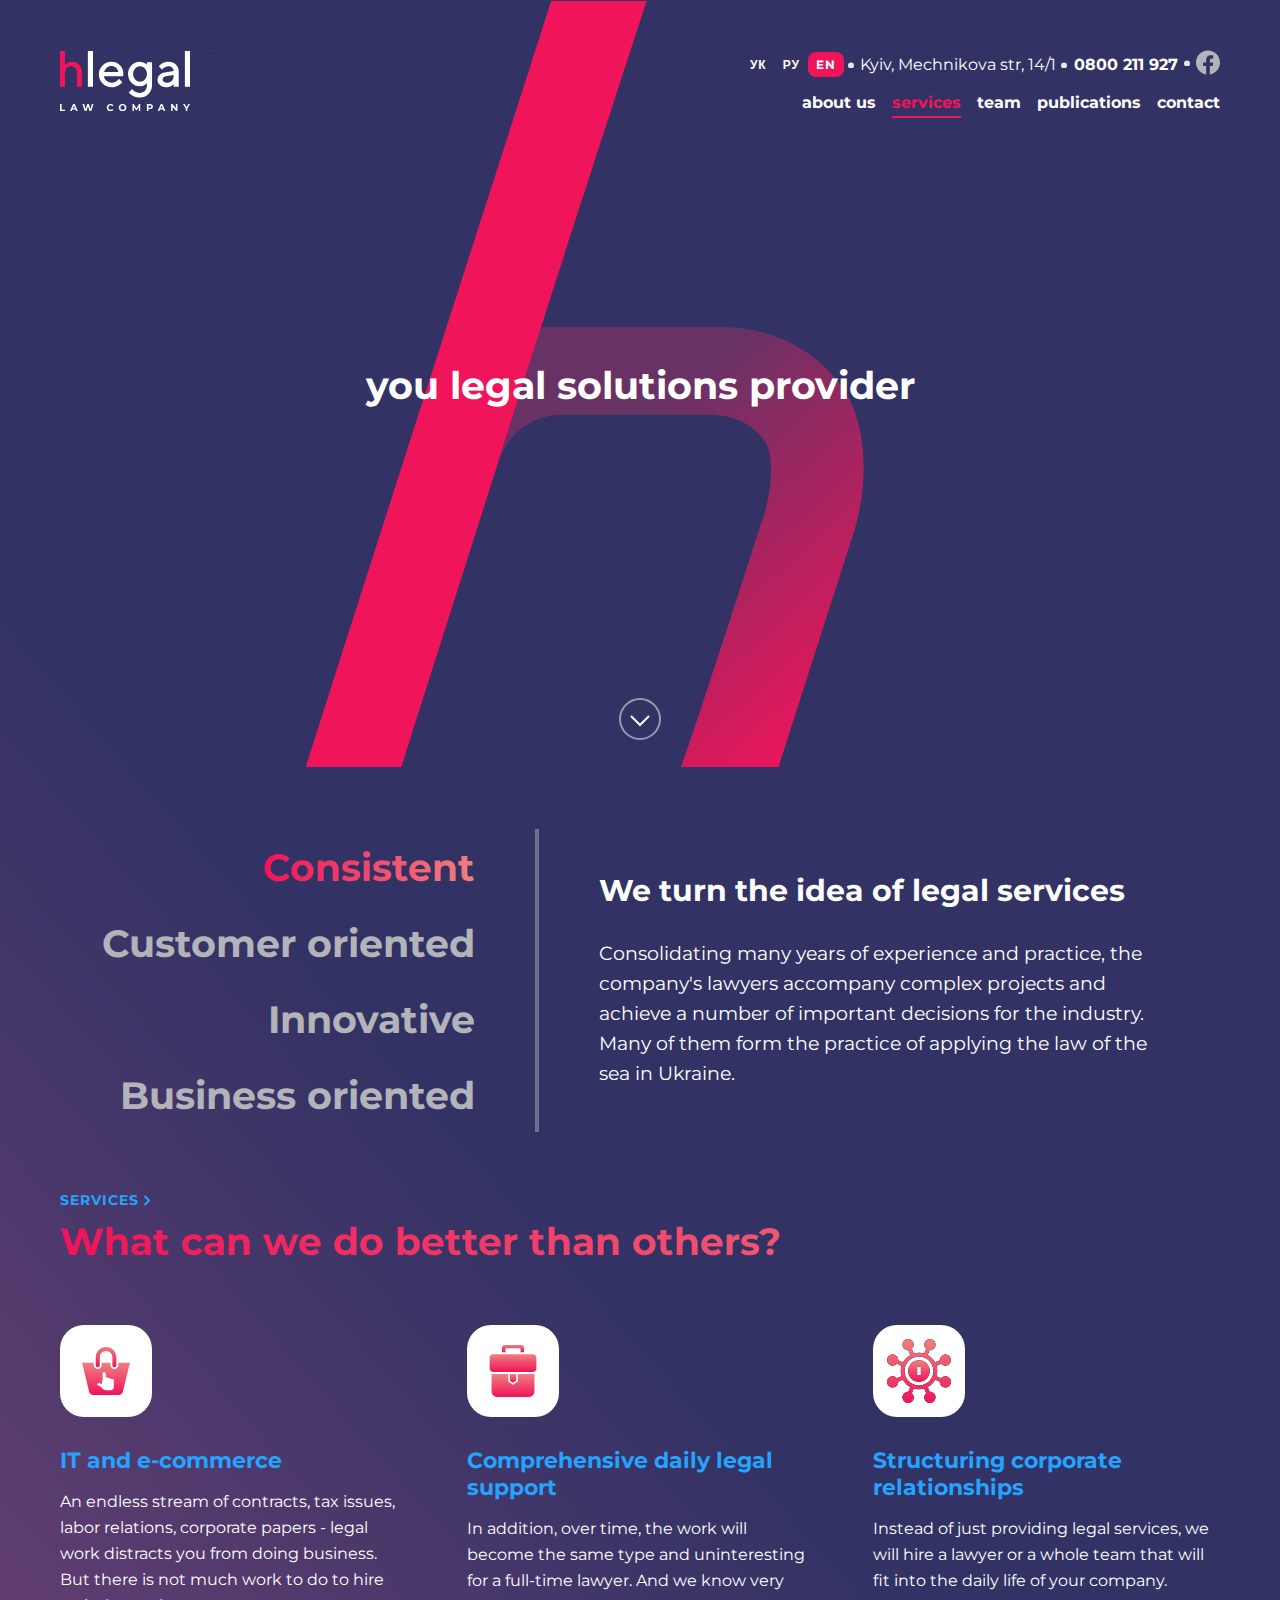
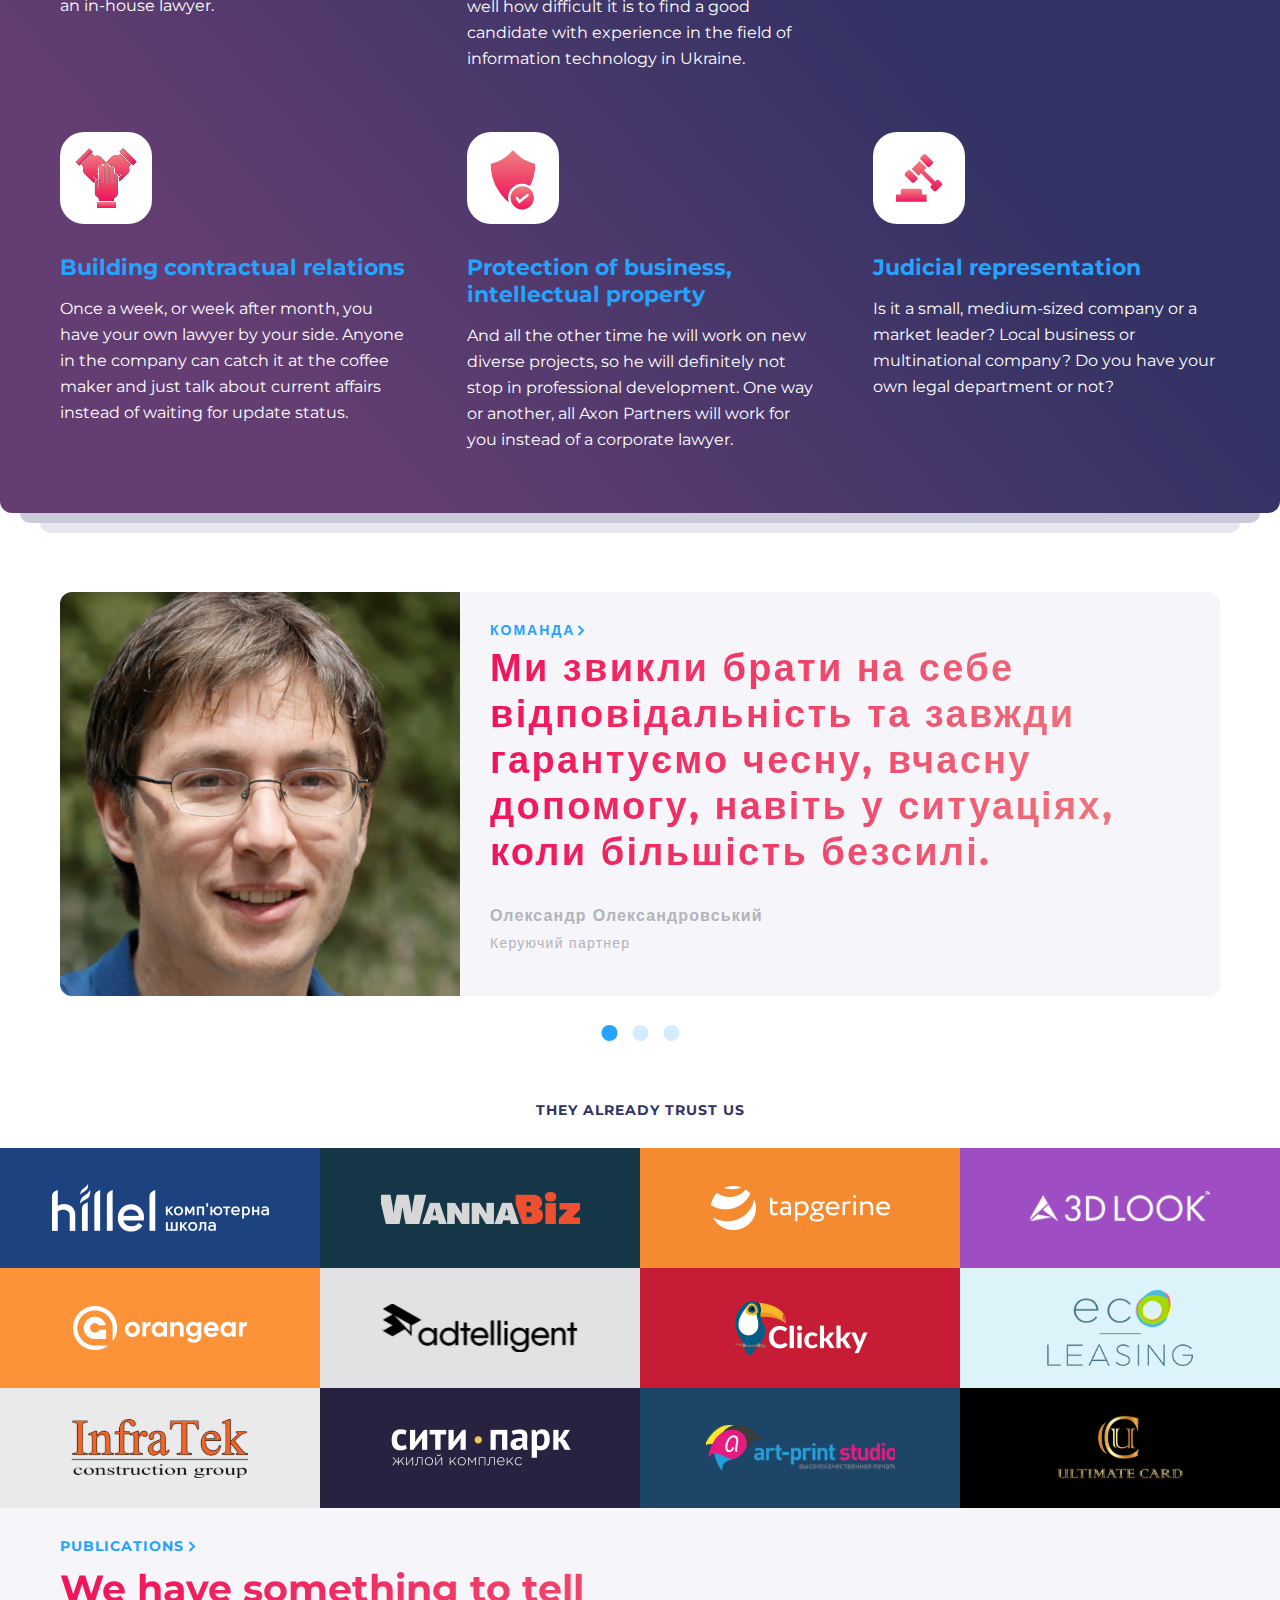
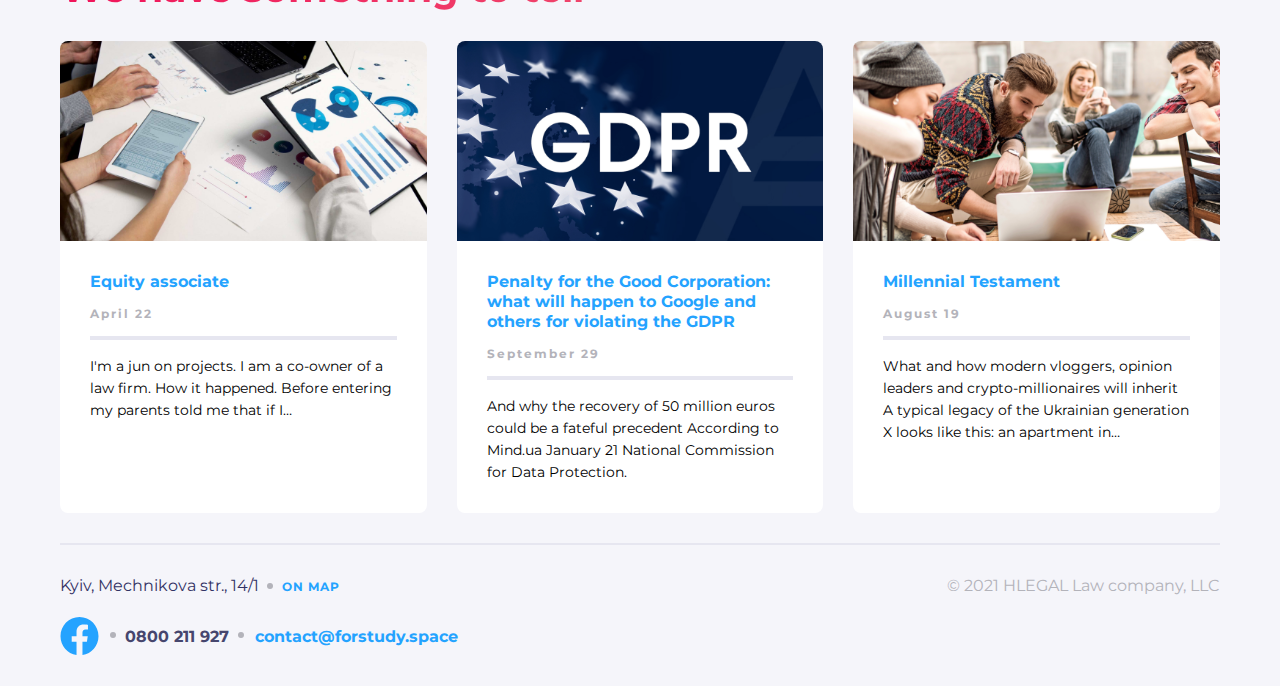
==== commit df35d7d6: "finall version" ====
--- a/app/index.html
+++ b/app/index.html
@@ -8,31 +8,12 @@
         <link rel="stylesheet" href="css/style.css">
         <title>home</title>
     </head>
-
     <body class="body">
-
-        
-
-        
-
-            
-
         <main>
-
             <div class="gradient-purp">
-                
-                
-
-                <div class="container">
-
+                <div class="container">
                     <header class="header">
-                        
-                        
-            
                         <div class="header__line">
-
-                            
-        
                             <div class="header__lang header__lang--home">
                                 <a href="#">ук</a>
                                 <a href="#">ру</a>
@@ -45,53 +26,31 @@
                                     <path d="M24 12.5733C24 5.90541 18.6274 0.5 12 0.5C5.37258 0.5 0 5.90541 0 12.5733C0 18.5995 4.38823 23.5943 10.125 24.5V16.0633H7.07813V12.5733H10.125V9.91343C10.125 6.88755 11.9165 5.21615 14.6576 5.21615C15.9705 5.21615 17.3438 5.45195 17.3438 5.45195V8.42313H15.8306C14.3399 8.42313 13.875 9.35379 13.875 10.3086V12.5733H17.2031L16.6711 16.0633H13.875V24.5C19.6118 23.5943 24 18.5995 24 12.5733Z" fill="#B3B3BA"/>
                                 </svg>
                             </a>
-        
-                            
-        
-                        </div>
-
-                        
-        
-                    
-        
+                        </div>
                         <div class="header__logobox">
                             <a class="header__logo" href="#">
                                 <img src="img/logo-purp.svg" width="130" height="60" alt="logo">
                             </a>
-                            
                             <p class="header__text visually-hidden">
                                 services
                             </p>
-        
-                        </div>
-        
+                        </div>
                         <nav class="header__menu">
                             <button type="button" class="header__btn header__btn--home"></button>
                             <div class="header__item">
-
                                 <div class="header__switch">
                                     <button type="button" class="header__button"></button>
                                 </div>
-
-                                
-                                
                                 <ul class="header__list header__list--home">
                                     <li><a href="./about.html">about us</a></li>
                                     <li><a class="current" href="#">services</a></li>
                                     <li><a href="#">team</a></li>
                                     <li><a href="#">publications</a></li>
                                     <li><a href="#">contact</a></li>
-                                
-                                
                                 </ul>
                             </div>
                         </nav>
-        
-        
-        
-        
                     </header>
-
                     <div class="provider">
                         <p class="provider__text">you legal solutions provider</p>
                         <a class="provider__link" href="#" aria-label="посилання на ...">
@@ -108,15 +67,10 @@
                             </svg>
                         </a>
                     </div>
-                </div>
-
-                
-
+                </div>           
                 <div class="container container--small">
-
                     <section class="oriented">
                         <h2 class="visually-hidden">title</h2>
-
                         <div class="oriented__buttons">
                             <button class="oriented__btn current" type="button">
                                 Consistent
@@ -131,21 +85,14 @@
                                 Business oriented
                             </button>
                         </div>
-
                         <div class="oriented__info">
                             <p class="oriented__title">We turn the idea of legal services</p>
                             <p class="oriented__text">Consolidating many years of experience and practice, the company's lawyers accompany complex projects and achieve a number of important decisions for the industry. Many of them form the practice of applying the law of the sea in Ukraine.</p>
                         </div>
-
                     </section>
-
-                </div>
-
-
+                </div>
                 <div class="container">   
-
                     <section class="better">
-
                         <div class="better__box">
                             <a class="better__link" href="#">
                                 Services
@@ -156,94 +103,42 @@
                                 </span>
                             </a>
                         </div>
-        
                         <h2 class="better__title">What can we do better than others?</h2>
-
                         <div class="better__list">
-        
-                            <article class="better__item">
-        
+                            <article class="better__item">
                                 <div class="better__img better__img--it"></div>
-                                   
-                                
-
                                 <h3 class="better__name">IT and e-commerce</h3>
-            
                                 <p class="better__text">An endless stream of contracts, tax issues, labor relations, corporate papers - legal work distracts you from doing business. But there is not much work to do to hire an in-house lawyer.</p>
-            
-                            </article>
-    
-                            <article class="better__item">
-            
+                            </article>
+                            <article class="better__item">
                                 <div class="better__img better__img--comp"></div>
-                                          
-                                
-            
                                 <h3 class="better__name">Comprehensive daily legal support</h3>
-            
-                                <p class="better__text">In addition, over time, the work will become the same type and uninteresting for a full-time lawyer. And we know very well how difficult it is to find a good candidate with experience in the field of information technology in Ukraine.</p>
-            
-                            </article>
-    
-                            <article class="better__item">
-            
+                                <p class="better__text">In addition, over time, the work will become the same type and uninteresting for a full-time lawyer. And we know very well how difficult it is to find a good candidate with experience in the field of information technology in Ukraine.</p>          
+                            </article>
+                            <article class="better__item">
                                 <div class="better__img better__img--struct"></div>
-                                          
-                                
-            
                                 <h3 class="better__name">Structuring corporate relationships</h3>
-            
                                 <p class="better__text">Instead of just providing legal services, we will hire a lawyer or a whole team that will fit into the daily life of your company.</p>
-            
-                            </article>
-    
-                            <article class="better__item">
-            
+                            </article>
+                            <article class="better__item">
                                 <div class="better__img better__img--build"></div>
-                                       
-                                
-            
                                 <h3 class="better__name">Building contractual relations</h3>
-            
                                 <p class="better__text">Once a week, or week after month, you have your own lawyer by your side. Anyone in the company can catch it at the coffee maker and just talk about current affairs instead of waiting for update status.</p>
-            
-                            </article>
-    
-                            <article class="better__item">
-            
+                            </article>
+                            <article class="better__item">
                                 <div class="better__img better__img--prot"></div>
-                                    
-                                
-            
                                 <h3 class="better__name">Protection of business, intellectual property</h3>
-            
                                 <p class="better__text">And all the other time he will work on new diverse projects, so he will definitely not stop in professional development. One way or another, all Axon Partners will work for you instead of a corporate lawyer.</p>
-            
-                            </article>
-    
-                            <article class="better__item">
-            
+                            </article>
+                            <article class="better__item">           
                                 <div class="better__img better__img--judic"></div>
-            
                                 <h3 class="better__name">Judicial representation</h3>
-            
                                 <p class="better__text">Is it a small, medium-sized company or a market leader? Local business or multinational company? Do you have your own legal department or not?</p>
-            
-                            </article>
-
-                        </div>
-        
+                            </article>
+                        </div>
                     </section>
-
-
-
-
-
-
-                </div>
-
+                </div>
             </div>
-
             <section class="team">
                 <h2 class="visually-hidden">title</h2>
                 <div class="container">
@@ -261,11 +156,8 @@
                                         </svg>
                                     </span>
                                 </a>
-                               
-                            </div>
-                            
-                            <p class="team__text">Ми звикли брати на себе відповідальність та завжди гарантуємо чесну, вчасну допомогу, навіть у ситуаціях, коли більшість безсилі.</p>
-                            
+                            </div>
+                            <p class="team__text">Ми звикли брати на себе відповідальність та завжди гарантуємо чесну, вчасну допомогу, навіть у ситуаціях, коли більшість безсилі.</p>                           
                             <p class="team__name">Олександр Олександровський</p>
                             <p class="team__job">Керуючий партнер</p>
                         </div>
@@ -289,17 +181,9 @@
                     </div>
                 </div>
             </section>
-
-
-
-
-
             <section class="trust">
-
-                <div class="container">
-
+                <div class="container">
                     <h2 class="trust__title">They already trust us</h2>
-
                     <div class="trust__list">
                         <div class="trust__item trust__color trust__color--blue">
                             <img src="./img/trust-hil.png" alt="trust">
@@ -319,7 +203,6 @@
                         <div class="trust__item trust__color trust__color--adtel">
                             <img src="./img/trust-adtel.svg" alt="trust">
                         </div>
-
                         <div class="trust__item trust__color trust__color--click trust__mob">
                             <img src="./img/trust-click.svg" alt="trust">
                         </div>
@@ -338,21 +221,11 @@
                         <div class="trust__item trust__color trust__color--ult trust__mob">
                             <img src="./img/trust-ult.svg" alt="trust">
                         </div>
-
-
-
-                    </div>
-                </div>
-
-                
-
+                    </div>
+                </div>
             </section>
-
-
             <section class="tell">
-
-                <div class="container">
-
+                <div class="container">
                     <div class="tell__box">
                         <a class="tell__link" href="#">
                             Publications
@@ -363,79 +236,43 @@
                             </span>
                         </a>
                     </div>
-
                     <h2 class="tell__title">We have something to tell</h2>
-
                     <div class="tell__list">
-
-
                         <article class="tell__item">
-
                             <div class="tell__img tell__img--hands"></div>
-
                             <div class="tell__info">
                                 <h3 class="tell__name">Equity associate</h3>
                                 <p class="tell__year">April 22</p>
                                 <p class="tell__text">I'm a jun on projects. I am a co-owner of a law firm. How it happened. Before entering my parents told me that if I…</p>
                             </div>
                         </article>
-
                         <article class="tell__item">
-
                             <div class="tell__img tell__img--gdr"></div>
-
                             <div class="tell__info">
                                 <h3 class="tell__name">Penalty for the Good Corporation: what will happen to Google and others for violating the GDPR</h3>
                                 <p class="tell__year">September 29</p>
                                 <p class="tell__text">And why the recovery of 50 million euros could be a fateful precedent According to Mind.ua January 21 National Commission for Data Protection.</p>
                             </div>
                         </article>
-
                         <article class="tell__item">
-
                             <div class="tell__img tell__img--people"></div>
-
                             <div class="tell__info">
                                 <h3 class="tell__name">Millennial Testament</h3>
                                 <p class="tell__year">August 19</p>
                                 <p class="tell__text">What and how modern vloggers, opinion leaders and crypto-millionaires will inherit A typical legacy of the Ukrainian generation X looks like this: an apartment in…</p>
                             </div>
                         </article>
-
-                    </div>
-
-                    
-
-
-
-
-                </div>
-
-
-
-
-
-
+                    </div>
+                </div>
             </section>
-
-
-
-
-
         </main>
-
         <footer class="footer footer--home">
-
-
             <div class="container">
-
                 <div class="footer__box footer__box--home">
-
                     <div class="footer__location">
                         <p class="footer__address">Kyiv, Mechnikova str., 14/1</p>
                         <a class=" footer__map footer__map--home" href="#">On map</a>
                     </div>
-
                     <div class="footer__contact footer__contact--home">
                         <a class="footer__fb" href="#" aria-label="посилання на bf">
                             <svg class="footer__icon" width="39" height="39" viewBox="0 0 39 39" fill="none" xmlns="http://www.w3.org/2000/svg">
@@ -445,17 +282,9 @@
                         <a class="footer__tel" href="tel:">0800 211 927</a>
                         <a class="footer__mail" href="mailto:example@gmail.com">contact@forstudy.space</a>
                     </div>
-
-                
                     <p class="footer__year footer__year--home">© 2021 HLEGAL Law company, LLC</p>
-                    
-
                 </div>
             </div>
-
         </footer>
-
-
-
     </body>
 </html>
--- a/app/css/style.css
+++ b/app/css/style.css
@@ -418,7 +418,10 @@
     -webkit-box-pack: justify;
         -ms-flex-pack: justify;
             justify-content: space-between;
-    margin: 27px 0;
+    margin-top: 28px;
+    margin-bottom: 26px;
+    margin-left: 0;
+    margin-right: 0;
   }
   .achievements__slider {
     width: 25%;
@@ -957,6 +960,9 @@
 }
 
 @media (min-width: 768px) {
+  .trust {
+    padding-top: 61px;
+  }
   .trust__list {
     -webkit-box-orient: horizontal;
     -webkit-box-direction: normal;
@@ -975,7 +981,7 @@
     display: flex;
   }
   .trust__title {
-    padding-bottom: 28px;
+    padding-bottom: 29px;
   }
 }
 
@@ -1147,20 +1153,29 @@
   .tell__item:nth-child(3) {
     grid-column: span 2;
   }
+  .tell__item:last-child {
+    margin-top: 30px;
+  }
   .tell__title {
     font-size: 38px;
     line-height: 46px;
     padding-top: 11px;
   }
+  .tell__name {
+    padding-top: 1px;
+  }
 }
 
 @media (min-width: 992px) {
+  .tell {
+    padding-top: 30px;
+  }
   .tell__list {
     grid-template-columns: 1fr 1fr 1fr;
     grid-template-rows: auto;
   }
   .tell__item {
-    margin-top: 30px;
+    margin-top: 29px;
   }
   .tell__item:last-child {
     margin-top: 30px;
@@ -1175,6 +1190,9 @@
   .tell__item:nth-child(3) {
     margin-left: 20px;
     grid-column: span 1;
+  }
+  .tell__item:last-child {
+    margin-top: 29px;
   }
 }
 
@@ -1565,6 +1583,9 @@
     padding-top: 6px;
     letter-spacing: 0.06em;
   }
+  .team__dots {
+    padding-top: 27px;
+  }
 }
 
 @media (min-width: 992px) {
@@ -1588,6 +1609,9 @@
   }
   .team__text {
     letter-spacing: 0.06em;
+  }
+  .team__dots {
+    padding-top: 29px;
   }
 }
 
